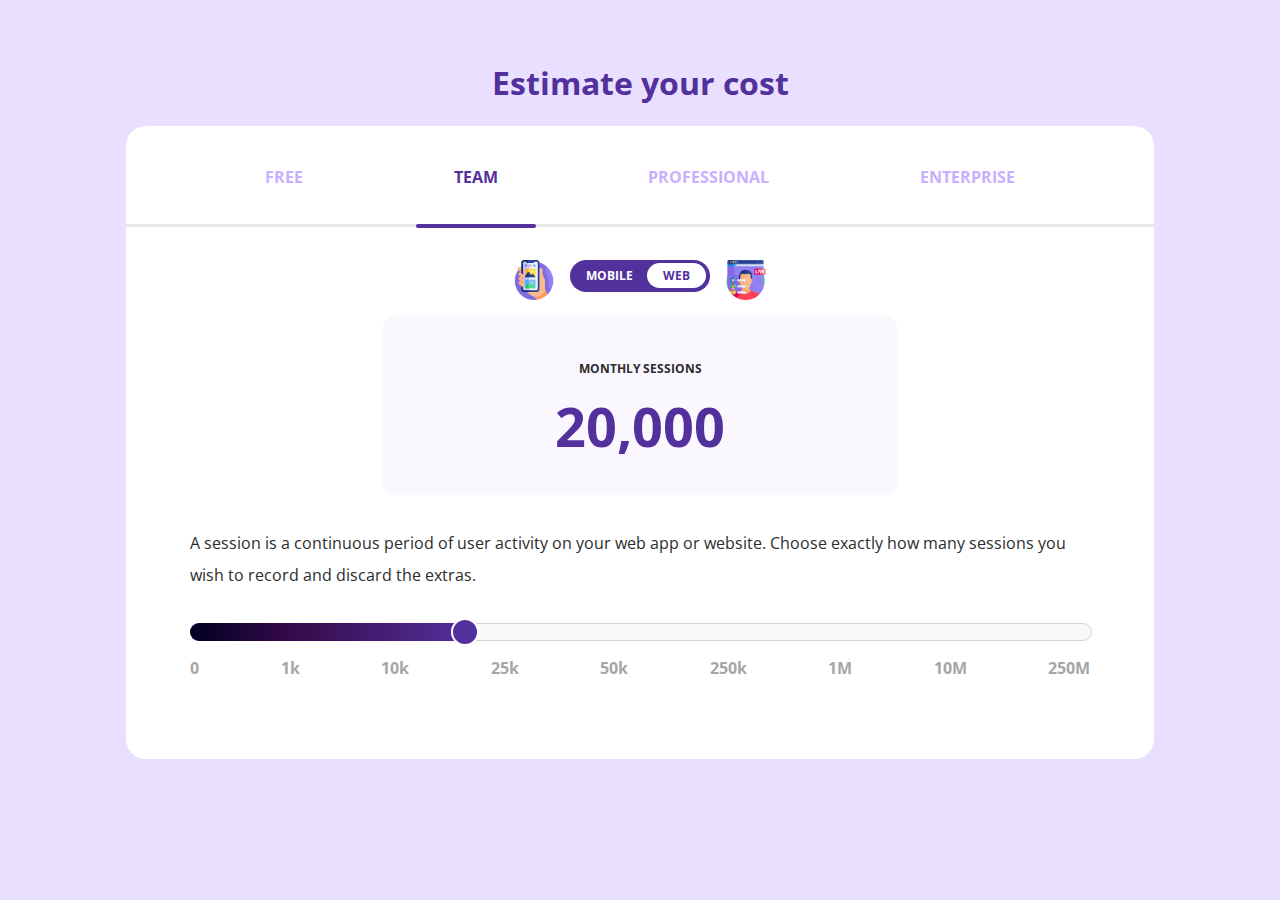
==== cost-estimator-project/index.html @ 21fd7547 "Merge pull request #10 from kulievtech/cost-estimator-project" ====
<!DOCTYPE html>
<html>
    <head>
        <meta charset="utf-8" />
        <meta http-equiv="X-UA-Compatible" content="IE=edge" />
        <meta name="viewport" content="width=device-width, initial-scale=1" />
        <link rel="preconnect" href="https://fonts.googleapis.com" />
        <link rel="preconnect" href="https://fonts.gstatic.com" crossorigin />
        <link
            href="https://fonts.googleapis.com/css2?family=Open+Sans:wght@300;500;700&display=swap"
            rel="stylesheet"
        />
        <link rel="stylesheet" type="text/css" href="styles.css" />
        <title>Cost Estimator</title>
    </head>

    <body>
        <h1>Estimate your cost</h1>
        <div class="container">
            <div class="tabs">
                <p>Free</p>
                <p class="active">Team</p>
                <p>Professional</p>
                <p>Enterprise</p>
            </div>
            <div class="line"></div>
            <div class="toggle-wrapper">
                <img src="images/icon1.png" alt="" />
                <div class="toggle">
                    <span>Mobile</span>
                    <span>Web</span>
                </div>
                <img src="images/icon2.png" alt="" />
            </div>
            <div class="sessions-card">
                <p>Monthly Sessions</p>
                <p class="number">20,000</p>
            </div>
            <p class="description">
                A session is a continuous period of user activity on your web
                app or website. Choose exactly how many sessions you wish to
                record and discard the extras.
            </p>
            <div class="slider">
                <div class="bar">
                    <div class="progress"></div>
                    <div class="point"></div>
                </div>
                <div class="scale">
                    <ul>
                        <li>0</li>
                        <li>1k</li>
                        <li>10k</li>
                        <li>25k</li>
                        <li>50k</li>
                        <li>250k</li>
                        <li>1M</li>
                        <li>10M</li>
                        <li>250M</li>
                    </ul>
                </div>
            </div>
        </div>
    </body>
</html>
---- cost-estimator-project/styles.css ----
body {
    background-color: rgb(233, 223, 255);
    font-family: "Open Sans", sans-serif;
    display: flex;
    flex-direction: column;
    justify-content: center;
    align-items: center;
    padding: 32px;
    color: rgb(44, 44, 44);
}

h1 {
    color: rgb(83, 49, 156);
}

.container {
    background-color: #fff;
    width: 100%;
    max-width: 900px;
    display: flex;
    flex-direction: column;
    justify-content: center;
    align-items: center;
    border-radius: 20px;
    padding: 0 64px 64px 64px;
    position: relative;
}

.tabs {
    display: flex;
    width: 100%;
    justify-content: space-around;
    text-transform: uppercase;
    font-weight: bold;
    color: rgb(200, 175, 255);
    margin: 0 0 32px 0;
    padding: 16px;
}

.tabs p {
    padding: 8px;
}

.tabs p:hover {
    color: rgb(83, 49, 156);
    cursor: pointer;
}

.tabs p.active {
    color: rgb(83, 49, 156);
    position: relative;
}

.line {
    height: 3px;
    width: 100%;
    position: absolute;
    top: 98px;
    background-color: rgb(231, 231, 231);
}

.tabs .active::before {
    content: "";
    width: 200%;
    height: 4px;
    background-color: rgb(84, 49, 156);
    position: absolute;
    bottom: -32px;
    left: -50%;
    z-index: 2;
    border-radius: 10px;
}

.toggle-wrapper {
    display: flex;
}
.toggle-wrapper img {
    height: 40px;
    margin: 0 16px;
}

.toggle {
    background-color: rgb(83, 49, 156);
    height: 32px;
    width: 140px;
    border-radius: 20px;
    display: flex;
    justify-content: space-between;
    align-items: center;
    box-sizing: border-box;
    padding: 0 4px 0 16px;
    text-transform: uppercase;
    font-weight: bold;
    font-size: 12px;
}

.toggle span:first-of-type {
    color: #fff;
}
.toggle span:last-of-type {
    background-color: #fff;
    color: rgb(83, 49, 156);
    font-weight: bold;
    padding: 4px 16px;
    border-radius: 20px;
}

.sessions-card {
    background-color: rgb(250, 247, 255);
    text-align: center;
    padding: 32px;
    width: 50%;
    text-transform: uppercase;
    margin: 16px 0;
    border-radius: 10px;
}

.sessions-card p {
    color: rgb(44, 44, 44);
    font-size: 12px;
    font-weight: bold;
    margin-bottom: 16px 0 0 0;
}

.sessions-card .number {
    color: rgb(83, 49, 156);
    font-size: 54px;
    margin: 0;
}

.description {
    line-height: 32px;
    margin: 16px 0 32px 0;
}

.slider {
    width: 100%;
    position: relative;
}

.slider .bar {
    width: 100%;
    height: 16px;
    background-color: rgb(248, 248, 248);
    border: 1px solid rgb(210, 210, 210);
    border-radius: 20px;
}

.slider .progress {
    width: 31%;
    height: 18px;
    background: linear-gradient(
        90deg,
        rgba(2, 0, 36, 1) 0%,
        rgba(53, 10, 74, 1) 36%,
        rgba(83, 49, 156, 1) 100%
    );
    border-top-left-radius: 20px;
    border-bottom-left-radius: 20px;
    position: absolute;
    top: 0;
    left: 0;
}

.slider .point {
    height: 24px;
    width: 24px;
    background-color: rgb(83, 49, 156);
    border-radius: 50%;
    position: absolute;
    top: -5px;
    left: 29%;
    border: 2px solid white;
    transition: 0.15s transform ease;
}

.slider .point:hover {
    cursor: pointer;
    transform: scale(1.15);
}

.scale {
    width: 100%;
}

.slider .scale ul {
    list-style: none;
    display: flex;
    justify-content: space-between;
    padding: 0;
    font-weight: bold;
    color: rgb(166, 166, 166);
}
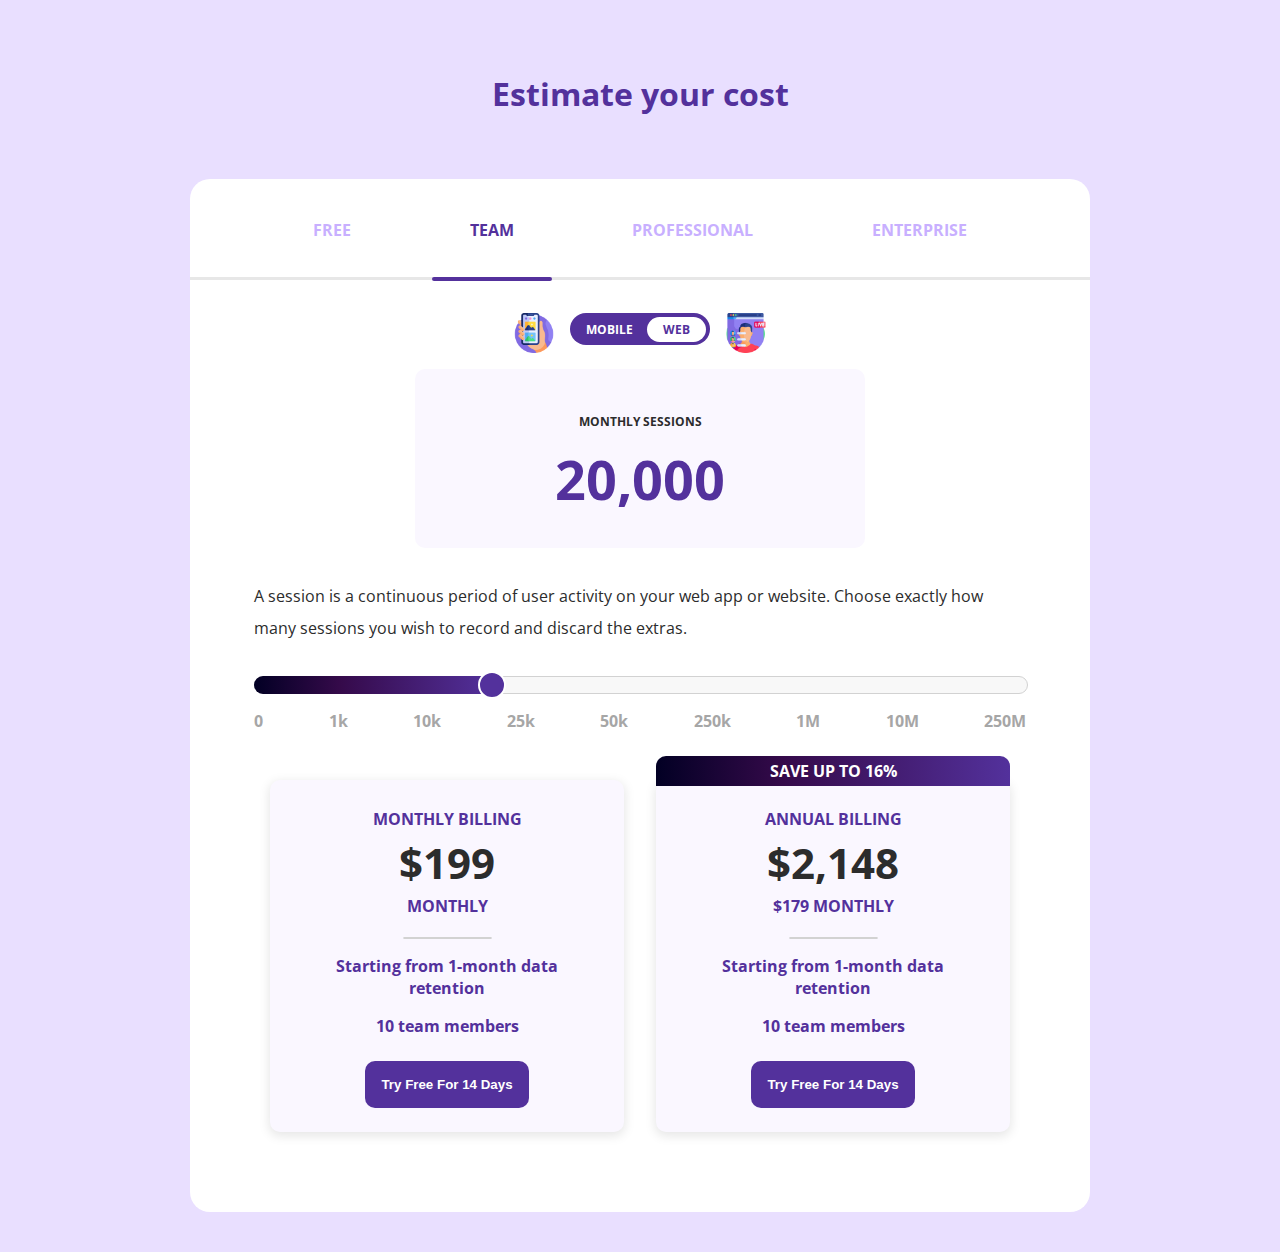
==== commit d7892ed7: "Merge pull request #11 from kulievtech/cost-estimator-project" ====
--- a/cost-estimator-project/index.html
+++ b/cost-estimator-project/index.html
@@ -60,6 +60,33 @@
                     </ul>
                 </div>
             </div>
+            <div class="card-wrapper">
+                <div class="card">
+                    <div class="top-section">
+                        <p>Monthly Billing</p>
+                        <p class="price">$199</p>
+                        <p>Monthly</p>
+                    </div>
+                    <hr />
+                    <p>Starting from 1-month data retention</p>
+                    <p>10 team members</p>
+                    <button>Try Free For 14 Days</button>
+                </div>
+                <div class="card">
+                    <div class="top-section">
+                        <div class="save-header">
+                            <p>Save up to 16%</p>
+                        </div>
+                        <p>Annual Billing</p>
+                        <p class="price">$2,148</p>
+                        <p>$179 Monthly</p>
+                    </div>
+                    <hr />
+                    <p>Starting from 1-month data retention</p>
+                    <p>10 team members</p>
+                    <button>Try Free For 14 Days</button>
+                </div>
+            </div>
         </div>
     </body>
 </html>
--- a/cost-estimator-project/styles.css
+++ b/cost-estimator-project/styles.css
@@ -11,12 +11,14 @@
 
 h1 {
     color: rgb(83, 49, 156);
+    margin: 32px 0 64px 0;
 }
 
 .container {
     background-color: #fff;
     width: 100%;
     max-width: 900px;
+    box-sizing: border-box;
     display: flex;
     flex-direction: column;
     justify-content: center;
@@ -136,6 +138,7 @@
 .slider {
     width: 100%;
     position: relative;
+    margin-bottom: 16px;
 }
 
 .slider .bar {
@@ -191,3 +194,76 @@
     font-weight: bold;
     color: rgb(166, 166, 166);
 }
+
+.card-wrapper {
+    display: flex;
+}
+
+.card {
+    background-color: rgb(250, 247, 255);
+    border-radius: 10px;
+    margin: 16px;
+    padding: 16px 32px;
+    box-shadow: 0px 3px 11px 1px rgba(0, 0, 0, 0.1);
+    text-align: center;
+    font-weight: bold;
+    transition: 0.15s transform ease;
+    color: rgb(83, 49, 156);
+    position: relative;
+}
+
+.card:hover {
+    transform: translateY(-8px);
+}
+
+.card .top-section {
+    padding: 8px;
+    text-transform: uppercase;
+}
+
+.card .top-section p {
+    margin: 4px 0;
+}
+
+.card .price {
+    font-size: 42px;
+    color: rgb(44, 44, 44);
+}
+
+.card hr {
+    width: 30%;
+    border: 1px solid rgb(210, 210, 210);
+    border-radius: 2px;
+}
+
+.card button {
+    border: none;
+    color: #fff;
+    background-color: rgb(83, 49, 156);
+    padding: 16px;
+    border-radius: 10px;
+    transition: 0.15s transform ease;
+    font-weight: bold;
+    margin: 8px 0;
+}
+
+.card button:hover {
+    cursor: pointer;
+    transform: scale(1.05);
+}
+
+.card .save-header {
+    color: #fff;
+    background: linear-gradient(
+        90deg,
+        rgba(2, 0, 36, 1) 0%,
+        rgba(53, 10, 74, 1) 36%,
+        rgba(83, 49, 156, 1) 100%
+    );
+    position: absolute;
+    top: -24px;
+    left: 0;
+    width: 100%;
+    border-top-left-radius: 10px;
+    border-top-right-radius: 10px;
+}
